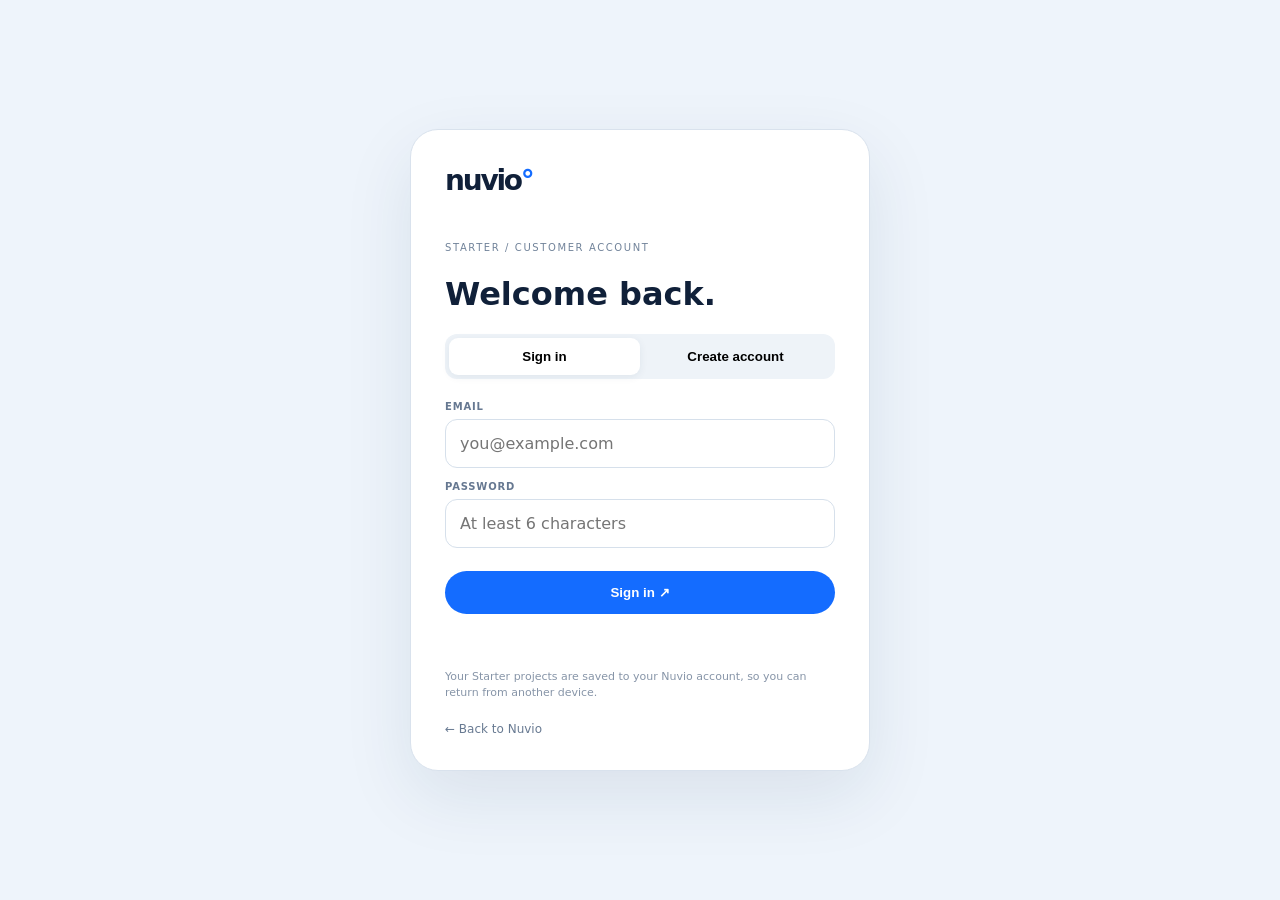
==== auth.html @ 65af323e "Add Supabase authentication page" ====
<!doctype html><html lang="en"><head><meta charset="utf-8"><meta name="viewport" content="width=device-width,initial-scale=1"><title>Nuvio — Sign in</title><style>*{box-sizing:border-box}body{margin:0;background:#eef4fb;color:#102039;font-family:Inter,system-ui,sans-serif;min-height:100vh;display:grid;place-items:center;padding:24px}.card{width:min(460px,100%);background:#fff;border:1px solid #d9e2ed;border-radius:28px;padding:34px;box-shadow:0 25px 70px #17385a18}.logo{font-size:28px;font-weight:900;letter-spacing:-.08em;text-decoration:none;color:#102039}.logo span{color:#146cff}.eyebrow{margin-top:45px;font-size:10px;letter-spacing:.16em;color:#71839a}.tabs{display:grid;grid-template-columns:1fr 1fr;background:#eef3f8;padding:4px;border-radius:12px;margin:14px 0 22px}.tabs button{border:0;background:transparent;padding:11px;border-radius:9px;font-weight:800;cursor:pointer}.tabs button.active{background:#fff;box-shadow:0 2px 8px #17385a12}.field{display:grid;gap:7px;margin:13px 0}.field label{font-size:10px;font-weight:800;letter-spacing:.08em;color:#667891}.field input{padding:14px;border:1px solid #d6e0eb;border-radius:12px;font:inherit}.submit{width:100%;border:0;background:#146cff;color:#fff;border-radius:999px;padding:14px;font-weight:900;cursor:pointer;margin-top:10px}.msg{min-height:22px;font-size:12px;color:#687a92;margin-top:15px;line-height:1.5}.back{display:block;margin-top:20px;color:#687a92;font-size:12px;text-decoration:none}.small{font-size:11px;color:#8795a8;margin-top:18px;line-height:1.5}</style></head><body><main class="card"><a class="logo" href="index.html">nuvio<span>°</span></a><div class="eyebrow">STARTER / CUSTOMER ACCOUNT</div><h1 id="title">Welcome back.</h1><div class="tabs"><button id="signinTab" class="active">Sign in</button><button id="signupTab">Create account</button></div><form id="form"><div class="field" id="nameWrap" style="display:none"><label>NAME</label><input id="name" type="text" autocomplete="name" placeholder="Your name"></div><div class="field"><label>EMAIL</label><input id="email" type="email" autocomplete="email" required placeholder="you@example.com"></div><div class="field"><label>PASSWORD</label><input id="password" type="password" minlength="6" autocomplete="current-password" required placeholder="At least 6 characters"></div><button class="submit" id="submit">Sign in ↗</button></form><div class="msg" id="msg"></div><div class="small">Your Starter projects are saved to your Nuvio account, so you can return from another device.</div><a class="back" href="index.html">← Back to Nuvio</a></main><script type="module">import {supabase} from './supabase.js';const $=s=>document.querySelector(s);let mode='signin';const next=new URLSearchParams(location.search).get('next')||'starter-projects.html';function setMode(m){mode=m;$('#signinTab').classList.toggle('active',m==='signin');$('#signupTab').classList.toggle('active',m==='signup');$('#nameWrap').style.display=m==='signup'?'grid':'none';$('#title').textContent=m==='signup'?'Create your Nuvio account.':'Welcome back.';$('#submit').textContent=m==='signup'?'Create account ↗':'Sign in ↗';$('#msg').textContent=''}$('#signinTab').onclick=()=>setMode('signin');$('#signupTab').onclick=()=>setMode('signup');$('#form').onsubmit=async e=>{e.preventDefault();$('#submit').disabled=true;$('#msg').textContent='Working…';const email=$('#email').value.trim(),password=$('#password').value;let result;if(mode==='signup'){result=await supabase.auth.signUp({email,password,options:{data:{name:$('#name').value.trim()}}})}else{result=await supabase.auth.signInWithPassword({email,password})}if(result.error){$('#msg').textContent=result.error.message;$('#submit').disabled=false;return}if(mode==='signup'&&!result.data.session){$('#msg').textContent='Account created. Check your email to confirm it, then sign in.';$('#submit').disabled=false;return}location.href=next};</script></body></html>
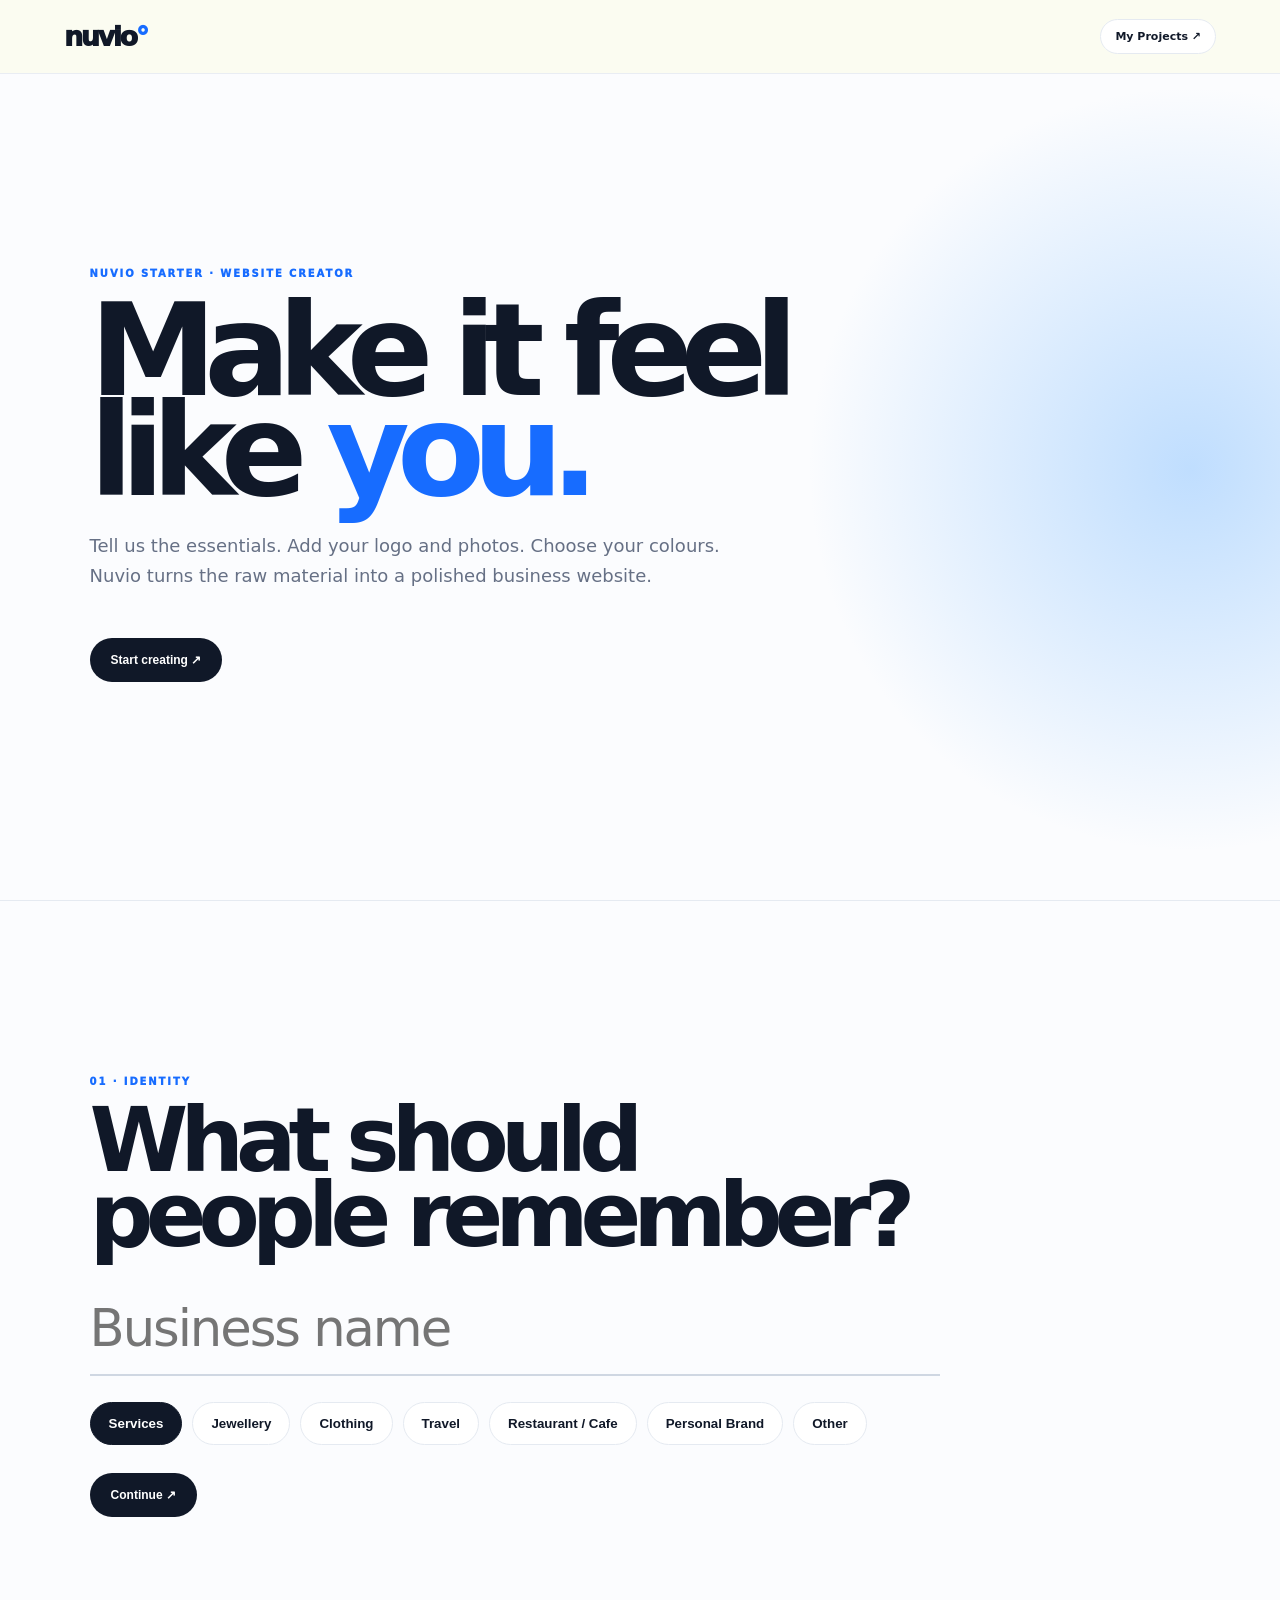
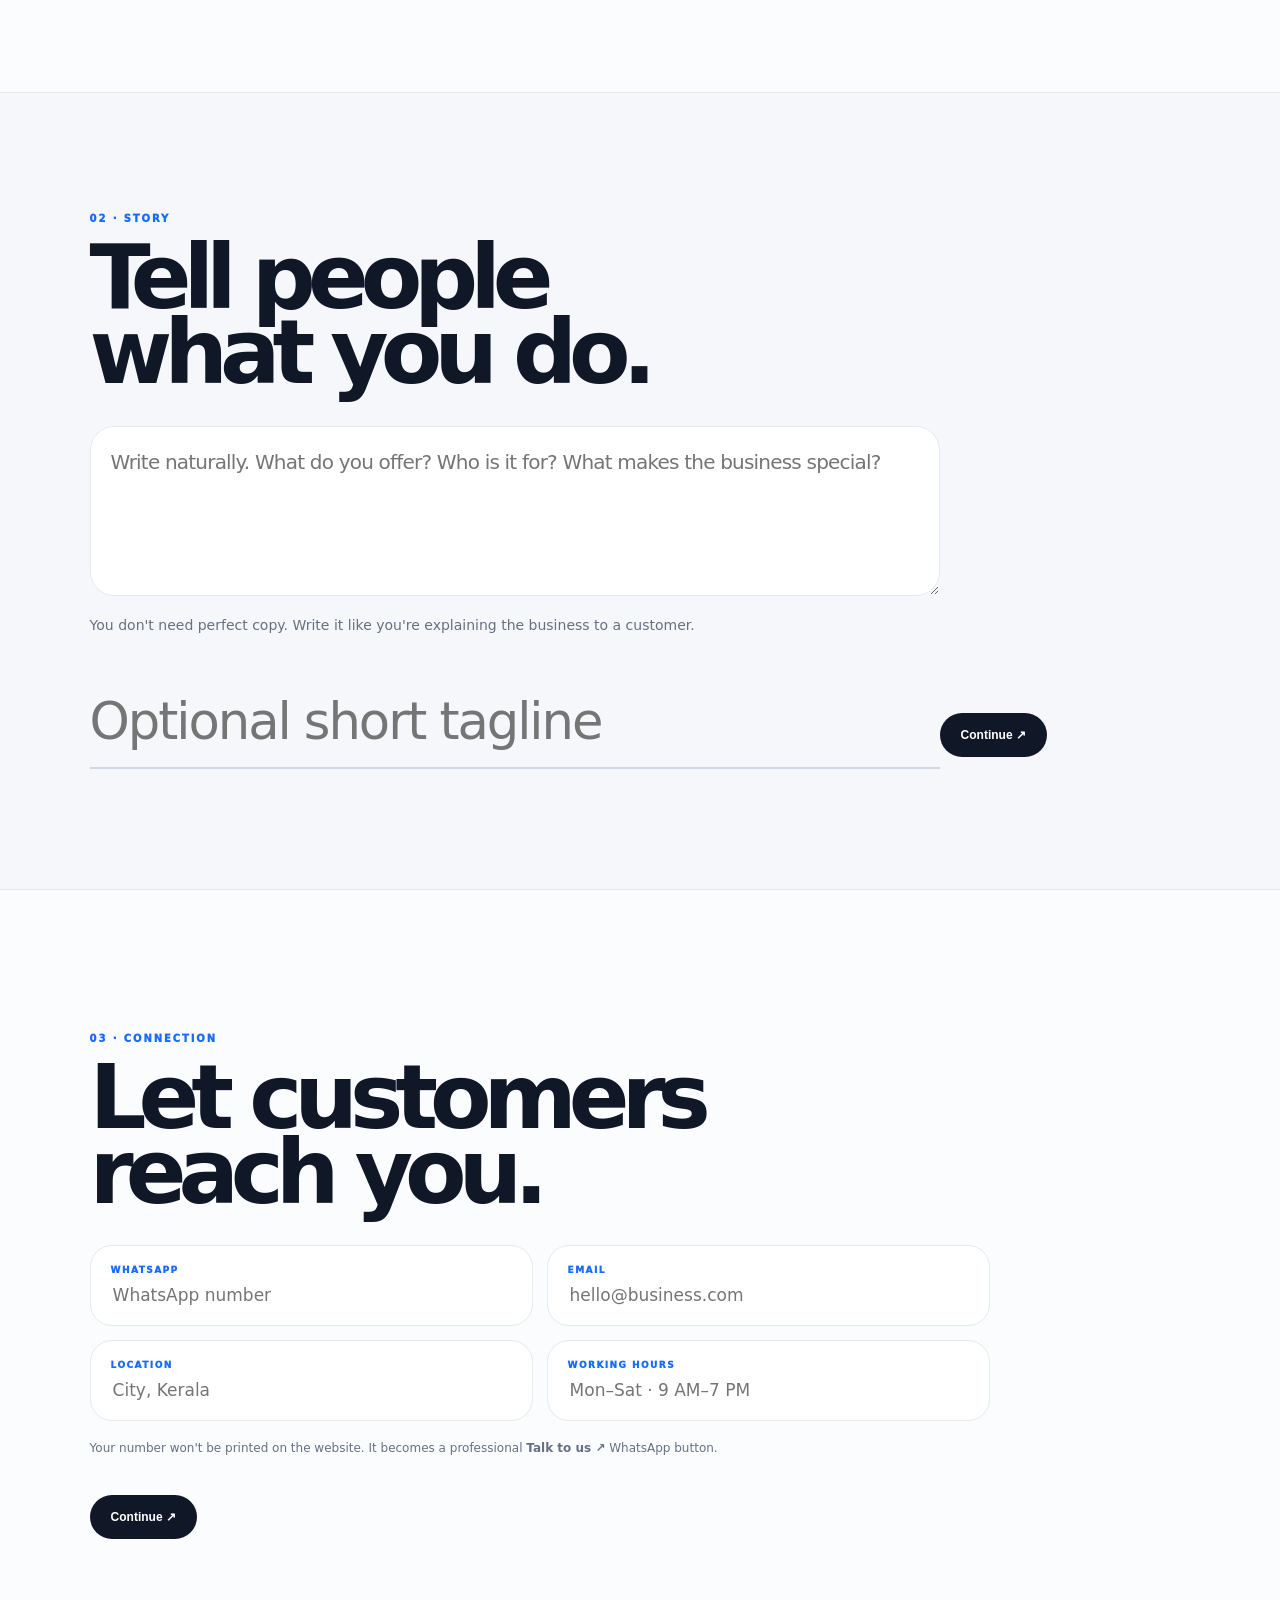
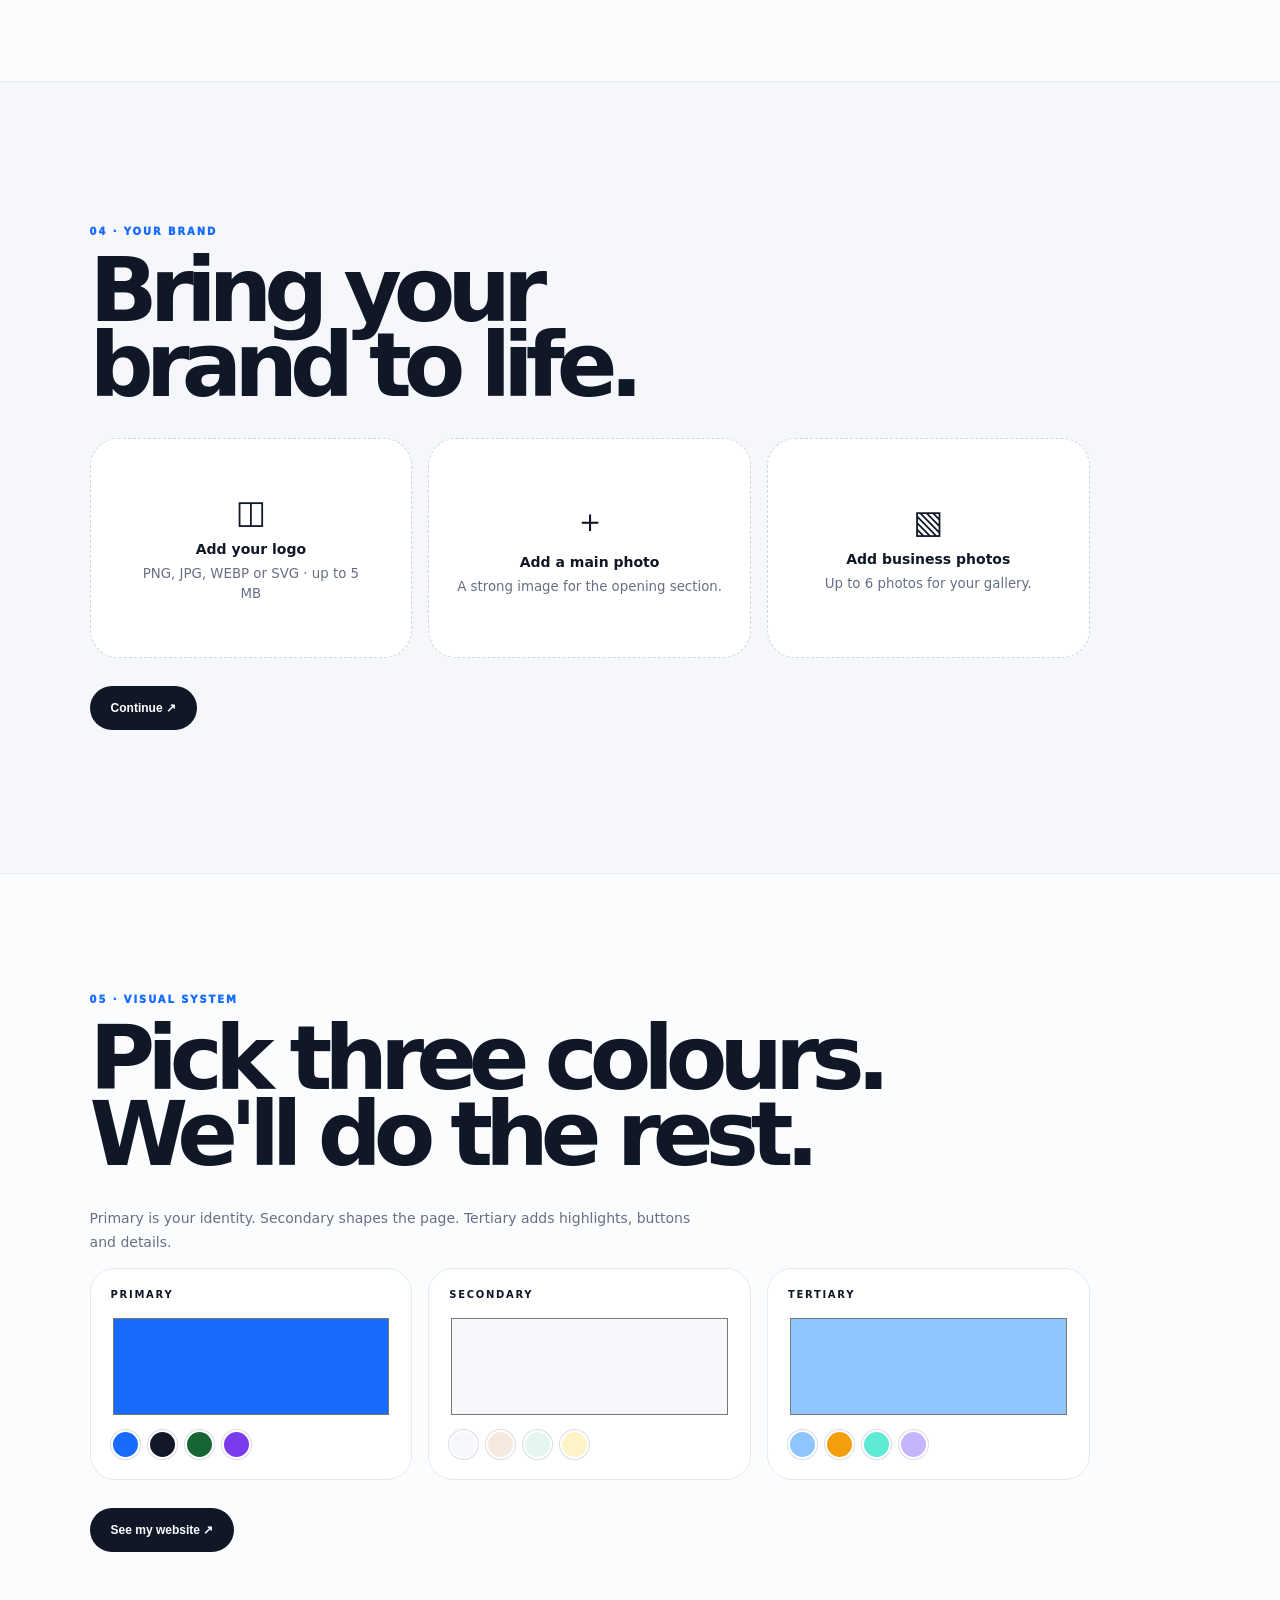
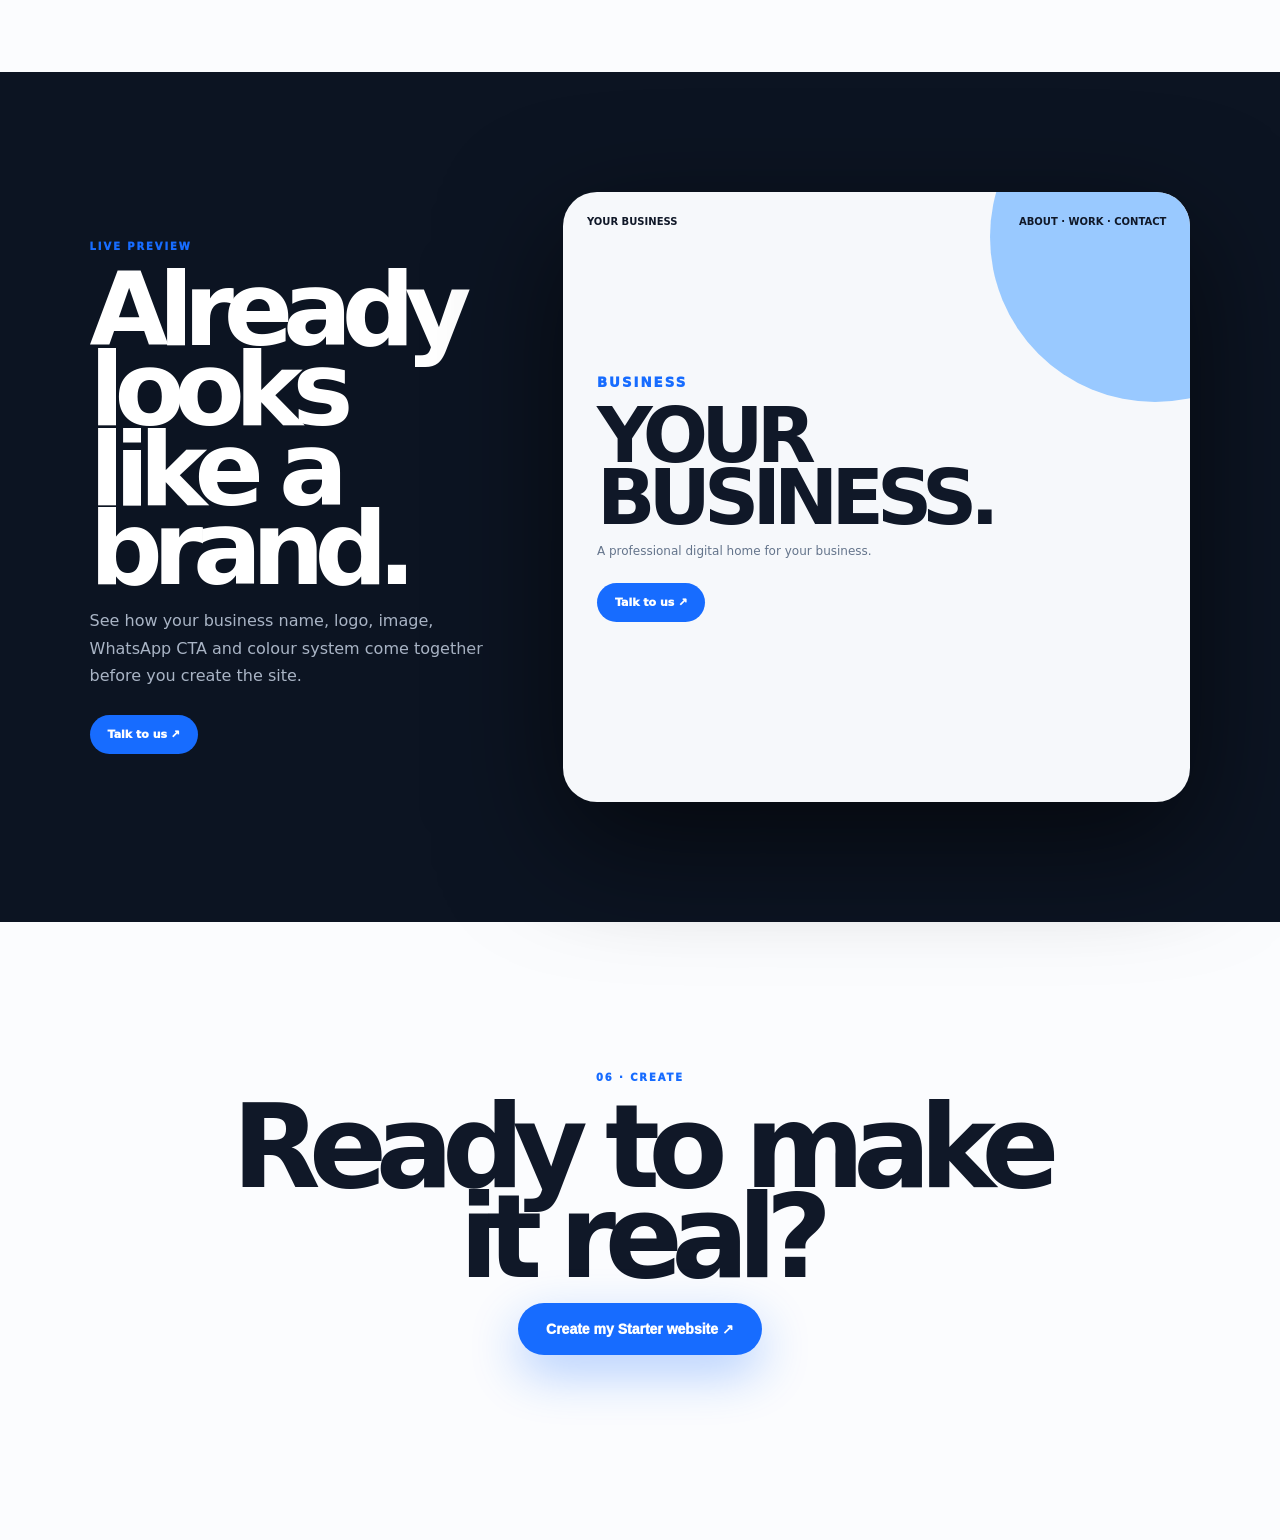
==== commit 671851c0: "Remove customer sign-in gate from Starter flow" ====
--- a/auth.html
+++ b/auth.html
@@ -1 +1,17 @@
-<!doctype html><html lang="en"><head><meta charset="utf-8"><meta name="viewport" content="width=device-width,initial-scale=1"><title>Nuvio — Sign in</title><style>*{box-sizing:border-box}body{margin:0;background:#eef4fb;color:#102039;font-family:Inter,system-ui,sans-serif;min-height:100vh;display:grid;place-items:center;padding:24px}.card{width:min(460px,100%);background:#fff;border:1px solid #d9e2ed;border-radius:28px;padding:34px;box-shadow:0 25px 70px #17385a18}.logo{font-size:28px;font-weight:900;letter-spacing:-.08em;text-decoration:none;color:#102039}.logo span{color:#146cff}.eyebrow{margin-top:45px;font-size:10px;letter-spacing:.16em;color:#71839a}.tabs{display:grid;grid-template-columns:1fr 1fr;background:#eef3f8;padding:4px;border-radius:12px;margin:14px 0 22px}.tabs button{border:0;background:transparent;padding:11px;border-radius:9px;font-weight:800;cursor:pointer}.tabs button.active{background:#fff;box-shadow:0 2px 8px #17385a12}.field{display:grid;gap:7px;margin:13px 0}.field label{font-size:10px;font-weight:800;letter-spacing:.08em;color:#667891}.field input{padding:14px;border:1px solid #d6e0eb;border-radius:12px;font:inherit}.submit{width:100%;border:0;background:#146cff;color:#fff;border-radius:999px;padding:14px;font-weight:900;cursor:pointer;margin-top:10px}.msg{min-height:22px;font-size:12px;color:#687a92;margin-top:15px;line-height:1.5}.back{display:block;margin-top:20px;color:#687a92;font-size:12px;text-decoration:none}.small{font-size:11px;color:#8795a8;margin-top:18px;line-height:1.5}</style></head><body><main class="card"><a class="logo" href="index.html">nuvio<span>°</span></a><div class="eyebrow">STARTER / CUSTOMER ACCOUNT</div><h1 id="title">Welcome back.</h1><div class="tabs"><button id="signinTab" class="active">Sign in</button><button id="signupTab">Create account</button></div><form id="form"><div class="field" id="nameWrap" style="display:none"><label>NAME</label><input id="name" type="text" autocomplete="name" placeholder="Your name"></div><div class="field"><label>EMAIL</label><input id="email" type="email" autocomplete="email" required placeholder="you@example.com"></div><div class="field"><label>PASSWORD</label><input id="password" type="password" minlength="6" autocomplete="current-password" required placeholder="At least 6 characters"></div><button class="submit" id="submit">Sign in ↗</button></form><div class="msg" id="msg"></div><div class="small">Your Starter projects are saved to your Nuvio account, so you can return from another device.</div><a class="back" href="index.html">← Back to Nuvio</a></main><script type="module">import {supabase} from './supabase.js';const $=s=>document.querySelector(s);let mode='signin';const next=new URLSearchParams(location.search).get('next')||'starter-projects.html';function setMode(m){mode=m;$('#signinTab').classList.toggle('active',m==='signin');$('#signupTab').classList.toggle('active',m==='signup');$('#nameWrap').style.display=m==='signup'?'grid':'none';$('#title').textContent=m==='signup'?'Create your Nuvio account.':'Welcome back.';$('#submit').textContent=m==='signup'?'Create account ↗':'Sign in ↗';$('#msg').textContent=''}$('#signinTab').onclick=()=>setMode('signin');$('#signupTab').onclick=()=>setMode('signup');$('#form').onsubmit=async e=>{e.preventDefault();$('#submit').disabled=true;$('#msg').textContent='Working…';const email=$('#email').value.trim(),password=$('#password').value;let result;if(mode==='signup'){result=await supabase.auth.signUp({email,password,options:{data:{name:$('#name').value.trim()}}})}else{result=await supabase.auth.signInWithPassword({email,password})}if(result.error){$('#msg').textContent=result.error.message;$('#submit').disabled=false;return}if(mode==='signup'&&!result.data.session){$('#msg').textContent='Account created. Check your email to confirm it, then sign in.';$('#submit').disabled=false;return}location.href=next};</script></body></html>+<!doctype html>
+<html lang="en">
+<head>
+<meta charset="utf-8">
+<meta name="viewport" content="width=device-width,initial-scale=1">
+<title>Nuvio — Starter</title>
+<style>body{margin:0;min-height:100vh;display:grid;place-items:center;background:#f7faff;color:#102039;font-family:Inter,system-ui,sans-serif}main{text-align:center;padding:30px}a{color:#146cff;font-weight:800;text-decoration:none}</style>
+</head>
+<body>
+<main><p>Opening Nuvio Starter…</p><p><a href="builder.html">Continue to Starter</a></p></main>
+<script>
+const params=new URLSearchParams(location.search);
+const project=params.get('project');
+location.replace(project ? `builder.html?project=${encodeURIComponent(project)}` : 'builder.html');
+</script>
+</body>
+</html>
